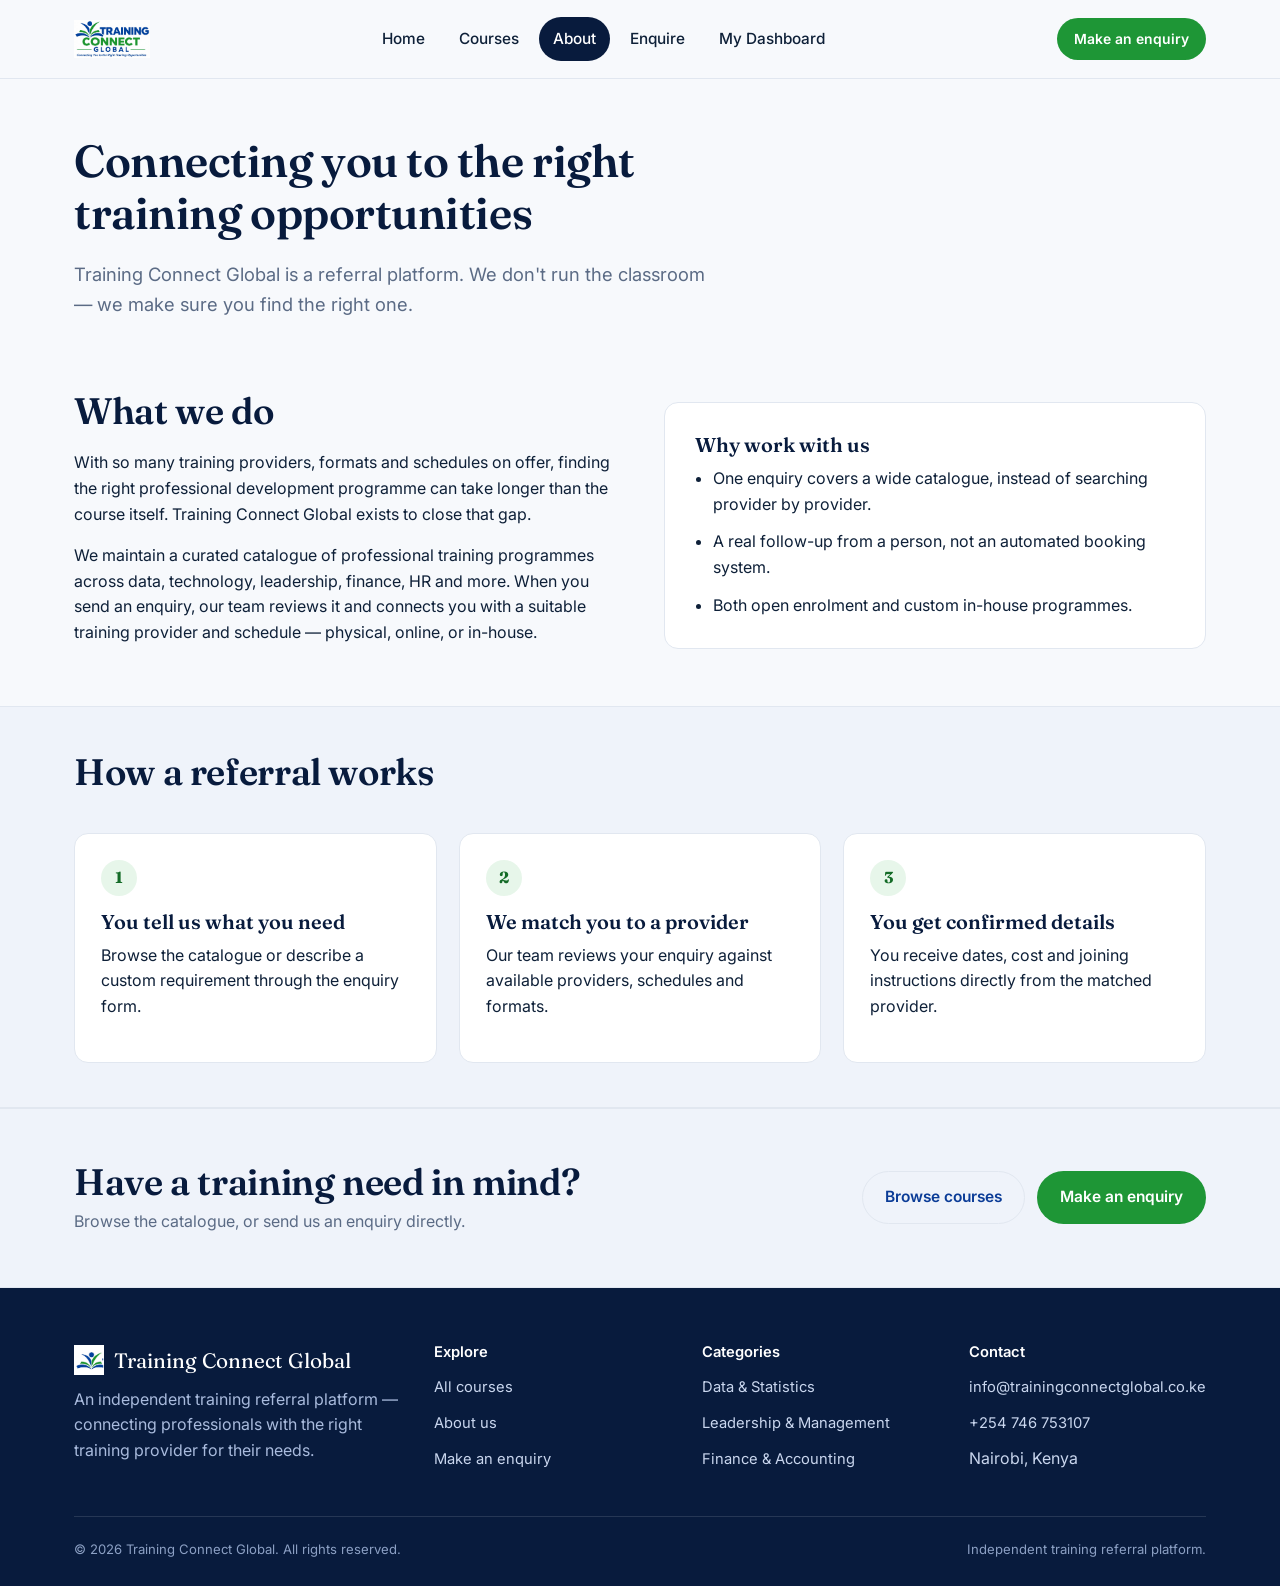
==== about.html @ 14807197 "Add files via upload" ====
<!doctype html>
<html lang="en">
<head>
<meta charset="utf-8">
<meta name="viewport" content="width=device-width,initial-scale=1">
<title>About Us — Training Connect Global</title>
<meta name="description" content="Training Connect Global is an independent training referral platform connecting professionals with the right training provider.">
<link rel="icon" href="assets/favicon-32.png" sizes="32x32">
<link rel="apple-touch-icon" href="assets/favicon-192.png">
<link rel="preconnect" href="https://fonts.googleapis.com">
<link rel="preconnect" href="https://fonts.gstatic.com" crossorigin>
<link href="https://fonts.googleapis.com/css2?family=Fraunces:opsz,wght@9..144,500;9..144,600;9..144,700&family=Inter:wght@400;500;600;700&display=swap" rel="stylesheet">
<link rel="stylesheet" href="css/styles.css">
</head>
<body data-page="about">

<header class="site-header">
  <div class="wrap">
    <a class="brand" href="index.html"><img src="assets/logo.png" alt="Training Connect Global"></a>
    <nav class="main-nav">
      <a href="index.html" data-nav="home">Home</a>
      <a href="courses.html" data-nav="courses">Courses</a>
      <a href="about.html" data-nav="about">About</a>
      <a href="enquire.html" data-nav="enquire">Enquire</a>
      <a href="dashboard.html" data-nav="dashboard">My Dashboard</a>
    </nav>
    <div class="nav-actions">
      <button class="nav-toggle" aria-label="Toggle menu" aria-expanded="false"><span class="bar bar-top"></span><span class="bar bar-mid"></span><span class="bar bar-bottom"></span></button>
      <a class="btn btn-primary btn-sm" href="enquire.html">Make an enquiry</a>
    </div>
  </div>
</header>

<main>
  <section class="section" style="padding-top:56px;padding-bottom:8px">
    <div class="wrap">
      <div class="section-head" style="margin-bottom:0">
        <h1 style="font-size:clamp(2rem,4vw,2.8rem)">Connecting you to the right training opportunities</h1>
        <p class="lede">Training Connect Global is a referral platform. We don't run the classroom — we make sure you find the right one.</p>
      </div>
    </div>
  </section>

  <section class="section-tight">
    <div class="wrap two-col">
      <div>
        <h2>What we do</h2>
        <p>With so many training providers, formats and schedules on offer, finding the right professional development programme can take longer than the course itself. Training Connect Global exists to close that gap.</p>
        <p>We maintain a curated catalogue of professional training programmes across data, technology, leadership, finance, HR and more. When you send an enquiry, our team reviews it and connects you with a suitable training provider and schedule — physical, online, or in-house.</p>
      </div>
      <div class="panel">
        <h3>Why work with us</h3>
        <ul style="margin:0;display:flex;flex-direction:column;gap:12px;padding-left:1.1em">
          <li>One enquiry covers a wide catalogue, instead of searching provider by provider.</li>
          <li>A real follow-up from a person, not an automated booking system.</li>
          <li>Both open enrolment and custom in-house programmes.</li>
        </ul>
      </div>
    </div>
  </section>

  <section class="section-tight" style="background:var(--paper-alt);border-top:1px solid var(--line);border-bottom:1px solid var(--line)">
    <div class="wrap">
      <div class="section-head">
        <h2>How a referral works</h2>
      </div>
      <div class="steps">
        <div class="step">
          <div class="num">1</div>
          <h3>You tell us what you need</h3>
          <p>Browse the catalogue or describe a custom requirement through the enquiry form.</p>
        </div>
        <div class="step">
          <div class="num">2</div>
          <h3>We match you to a provider</h3>
          <p>Our team reviews your enquiry against available providers, schedules and formats.</p>
        </div>
        <div class="step">
          <div class="num">3</div>
          <h3>You get confirmed details</h3>
          <p>You receive dates, cost and joining instructions directly from the matched provider.</p>
        </div>
      </div>
    </div>
  </section>

  <section class="cta-band">
    <div class="wrap">
      <div>
        <h2>Have a training need in mind?</h2>
        <p class="muted" style="margin:0">Browse the catalogue, or send us an enquiry directly.</p>
      </div>
      <div style="display:flex;gap:12px;flex-wrap:wrap">
        <a class="btn btn-line" href="courses.html">Browse courses</a>
        <a class="btn btn-primary" href="enquire.html">Make an enquiry</a>
      </div>
    </div>
  </section>
</main>

<footer class="site-footer">
  <div class="wrap">
    <div class="foot-grid">
      <div>
        <div class="foot-brand"><img class="mark" src="assets/icon-square.png" alt=""> Training Connect Global</div>
        <p class="muted" style="color:#A9BBDD">An independent training referral platform — connecting professionals with the right training provider for their needs.</p>
      </div>
      <div>
        <h4>Explore</h4>
        <ul>
          <li><a href="courses.html">All courses</a></li>
          <li><a href="about.html">About us</a></li>
          <li><a href="enquire.html">Make an enquiry</a></li>
        </ul>
      </div>
      <div>
        <h4>Categories</h4>
        <ul>
          <li><a href="courses.html?cat=data">Data &amp; Statistics</a></li>
          <li><a href="courses.html?cat=leadership">Leadership &amp; Management</a></li>
          <li><a href="courses.html?cat=finance">Finance &amp; Accounting</a></li>
        </ul>
      </div>
      <div>
        <h4>Contact</h4>
        <ul>
          <li><a href="mailto:info@trainingconnectglobal.co.ke">info@trainingconnectglobal.co.ke</a></li>
          <li><a href="tel:+254746753107">+254 746 753107</a></li>
          <li>Nairobi, Kenya</li>
        </ul>
      </div>
    </div>
    <div class="foot-bottom">
      <span>© <span data-year></span> Training Connect Global. All rights reserved.</span>
      <span>Independent training referral platform.</span>
    </div>
  </div>
</footer>

<script src="js/courses-data.js"></script>
<script src="js/app.js"></script>
</body>
</html>
---- css/styles.css ----
/* ============================================================
   Training Connect Global — shared stylesheet
   Tokens
   ============================================================ */
:root{
  --ink:#0E2038;
  --navy:#081B3D;
  --navy-soft:#122A52;
  --blue:#0B3C97;
  --blue-bright:#1D5FD6;
  --green:#1E9636;
  --green-deep:#146B27;
  --green-tint:#E7F6EA;
  --blue-tint:#E9F0FC;
  --paper:#F7F9FC;
  --paper-alt:#EFF3FA;
  --card:#FFFFFF;
  --line:#E1E7F0;
  --muted:#5B6B85;
  --radius-s:8px;
  --radius-m:14px;
  --radius-l:26px;
  --shadow:0 1px 2px rgba(14,32,56,.04), 0 12px 32px -16px rgba(14,32,56,.18);
  --maxw:1180px;
  --serif:"Fraunces", Georgia, "Times New Roman", serif;
  --sans:"Inter", -apple-system, BlinkMacSystemFont, "Segoe UI", Arial, sans-serif;
}

*,*::before,*::after{box-sizing:border-box}
html{scroll-behavior:smooth}
body{
  margin:0;
  font-family:var(--sans);
  background:var(--paper);
  color:var(--ink);
  -webkit-font-smoothing:antialiased;
  line-height:1.6;
}
img{max-width:100%;display:block}
a{color:inherit}
h1,h2,h3,h4{font-family:var(--serif);font-weight:600;line-height:1.15;margin:0 0 .5em;color:var(--navy)}
h1{font-size:clamp(2.4rem,4.5vw,3.6rem);letter-spacing:-.01em}
h2{font-size:clamp(1.7rem,3vw,2.3rem);letter-spacing:-.01em}
h3{font-size:1.25rem}
p{margin:0 0 1em;color:var(--ink)}
.lede{font-size:1.15rem;color:var(--muted);max-width:60ch}
.muted{color:var(--muted)}
ul{padding-left:1.2em}
:focus-visible{outline:3px solid var(--green);outline-offset:2px}
@media (prefers-reduced-motion: reduce){
  html{scroll-behavior:auto}
  *{animation-duration:.001ms !important;transition-duration:.001ms !important}
}

.wrap{max-width:var(--maxw);margin:0 auto;padding:0 24px}
.section{padding:76px 0}
.section-tight{padding:44px 0}
@media(max-width:720px){.section{padding:52px 0}}

/* ---------- Buttons ---------- */
.btn{
  display:inline-flex;align-items:center;gap:8px;
  font-family:var(--sans);font-weight:600;font-size:.97rem;
  padding:13px 22px;border-radius:999px;border:1.5px solid transparent;
  cursor:pointer;text-decoration:none;transition:transform .15s ease, box-shadow .15s ease, background-color .15s ease;
  white-space:nowrap;
}
.btn:active{transform:translateY(1px)}
.btn-primary{background:var(--green);color:#fff}
.btn-primary:hover{background:var(--green-deep)}
.btn-outline{background:transparent;color:#fff;border-color:rgba(255,255,255,.55)}
.btn-outline:hover{background:rgba(255,255,255,.12)}
.btn-line{background:transparent;color:var(--blue);border-color:var(--line)}
.btn-line:hover{border-color:var(--blue);background:var(--blue-tint)}
.btn-sm{padding:9px 16px;font-size:.87rem}
.btn-block{width:100%;justify-content:center}

/* ---------- Header / Nav ---------- */
.site-header{
  position:sticky;top:0;z-index:40;
  border-bottom:1px solid var(--line);
}
/* backdrop-filter lives on a pseudo-element, not the header itself, so it
   never becomes a containing block for the fixed mobile nav panel below */
.site-header::before{
  content:"";position:absolute;inset:0;z-index:-1;
  background:rgba(247,249,252,.92);
  backdrop-filter:saturate(180%) blur(10px);
}
.site-header .wrap{display:flex;align-items:center;justify-content:space-between;gap:20px;height:78px}
.brand{display:flex;align-items:center;gap:10px;text-decoration:none}
.brand img{height:38px;width:auto}
.main-nav{display:flex;align-items:center;gap:6px}
.main-nav a{
  padding:10px 14px;border-radius:999px;text-decoration:none;color:var(--ink);
  font-weight:500;font-size:.96rem;transition:background-color .15s ease, color .15s ease;
}
.main-nav a:hover{background:var(--blue-tint);color:var(--blue)}
.main-nav a.is-active{background:var(--navy);color:#fff}
.nav-actions{display:flex;align-items:center;gap:10px}
.nav-toggle{
  display:none;border:1px solid var(--line);background:#fff;border-radius:10px;
  width:42px;height:42px;cursor:pointer;position:relative;
}
.nav-toggle .bar{
  position:absolute;left:11px;right:11px;height:2px;background:var(--navy);border-radius:2px;
  transition:transform .2s ease, opacity .2s ease;
}
.nav-toggle .bar-top{top:14px}
.nav-toggle .bar-mid{top:20px}
.nav-toggle .bar-bottom{top:26px}
.site-header.nav-open .nav-toggle .bar-top{transform:translateY(6px) rotate(45deg)}
.site-header.nav-open .nav-toggle .bar-mid{opacity:0}
.site-header.nav-open .nav-toggle .bar-bottom{transform:translateY(-6px) rotate(-45deg)}

@media(max-width:860px){
  .nav-toggle{display:block}
  .main-nav{
    position:fixed;top:78px;right:0;bottom:0;left:0;height:calc(100vh - 78px);
    background:var(--paper);overflow-y:auto;
    flex-direction:column;align-items:stretch;padding:14px 20px;gap:2px;
    transform:translateY(-8px);opacity:0;pointer-events:none;transition:opacity .18s ease, transform .18s ease;
    border-top:1px solid var(--line);
  }
  .main-nav a{padding:14px 12px;font-size:1.05rem}
  .site-header.nav-open .main-nav{transform:translateY(0);opacity:1;pointer-events:auto}
  .nav-actions .btn{display:none}
  .site-header.nav-open .nav-actions .btn{display:inline-flex;margin-top:8px}
  .site-header.nav-open .nav-actions{flex-direction:column;align-items:stretch;position:fixed;left:20px;right:20px;bottom:20px}
}

/* ---------- Hero ---------- */
.hero{background:linear-gradient(160deg,var(--navy) 0%, #0C2C63 62%, var(--blue) 130%);color:#fff;overflow:hidden;position:relative}
.hero .wrap{display:grid;grid-template-columns:1.15fr .85fr;gap:56px;align-items:center;padding-top:64px;padding-bottom:64px}
.hero-copy p.lede{color:#CFDBF2}
.hero h1{color:#fff}
.hero-kicker{color:#8FD4A2;font-weight:600;font-size:1rem;margin:0 0 10px}
.hero-ctas{display:flex;gap:14px;margin-top:30px;flex-wrap:wrap}
.hero-figure{position:relative}
.hero-figure svg{width:100%;height:auto;display:block}
.hero-stats{display:flex;gap:0;margin-top:44px;border-top:1px solid rgba(255,255,255,.18);padding-top:26px;flex-wrap:wrap;gap:30px}
.hero-stats div b{display:block;font-family:var(--serif);font-size:1.5rem}
.hero-stats div span{color:#B9C9E8;font-size:.88rem}
@media(max-width:860px){
  .hero .wrap{grid-template-columns:1fr;padding-top:40px;padding-bottom:44px}
  .hero-figure{order:-1;max-width:280px;margin:0 auto}
}

/* ---------- Section headers ---------- */
.section-head{max-width:640px;margin-bottom:40px}
.section-head.center{margin-left:auto;margin-right:auto;text-align:center}

/* ---------- Category / course cards ---------- */
.cat-grid{display:grid;grid-template-columns:repeat(3,1fr);gap:20px}
.cat-card{
  background:var(--card);border:1px solid var(--line);border-radius:var(--radius-m);
  padding:26px 24px;text-decoration:none;display:block;
  border-left:4px solid var(--accent, var(--blue));
  transition:box-shadow .18s ease, transform .18s ease;
}
.cat-card:hover{box-shadow:var(--shadow);transform:translateY(-2px)}
.cat-card h3{margin-bottom:6px}
.cat-card p{color:var(--muted);margin-bottom:10px;font-size:.95rem}
.cat-card .count{font-size:.85rem;color:var(--accent,var(--blue));font-weight:600}

.course-grid{display:grid;grid-template-columns:repeat(3,1fr);gap:22px}
.course-card{
  background:var(--card);border:1px solid var(--line);border-radius:var(--radius-m);
  overflow:hidden;display:flex;flex-direction:column;
}
.course-card .bar{height:5px;background:var(--accent,var(--blue))}
.course-card .body{padding:24px;display:flex;flex-direction:column;gap:10px;flex:1}
.course-card .cat-label{font-size:.82rem;font-weight:600;color:var(--accent,var(--blue))}
.course-card h3{margin:0;font-size:1.15rem}
.course-card p{color:var(--muted);font-size:.94rem;margin:0;flex:1}
.course-meta{display:flex;gap:14px;font-size:.84rem;color:var(--muted);flex-wrap:wrap}
.course-meta span{display:flex;align-items:center;gap:6px}
.course-card .row{display:flex;gap:10px;margin-top:6px;flex-wrap:wrap}

@media(max-width:900px){.cat-grid,.course-grid{grid-template-columns:repeat(2,1fr)}}
@media(max-width:600px){.cat-grid,.course-grid{grid-template-columns:1fr}}

/* ---------- Filter bar ---------- */
.filter-bar{display:flex;flex-wrap:wrap;gap:10px;margin-bottom:34px}
.chip{
  border:1.5px solid var(--line);background:#fff;border-radius:999px;padding:9px 16px;
  font-size:.9rem;font-weight:500;cursor:pointer;color:var(--ink);
}
.chip.is-active{background:var(--navy);border-color:var(--navy);color:#fff}
.search-row{display:flex;gap:12px;margin-bottom:26px;flex-wrap:wrap}
.search-row input[type="search"]{flex:1;min-width:220px}
.empty-state{
  border:1.5px dashed var(--line);border-radius:var(--radius-m);padding:48px 24px;text-align:center;color:var(--muted);
}
.empty-state h3{color:var(--ink)}

/* ---------- Steps ---------- */
.steps{display:grid;grid-template-columns:repeat(3,1fr);gap:22px}
.step{background:var(--card);border:1px solid var(--line);border-radius:var(--radius-m);padding:26px}
.step .num{
  width:36px;height:36px;border-radius:50%;background:var(--green-tint);color:var(--green-deep);
  display:grid;place-items:center;font-weight:700;font-family:var(--serif);margin-bottom:14px;
}
@media(max-width:860px){.steps{grid-template-columns:1fr}}

/* ---------- CTA band ---------- */
.cta-band{background:var(--paper-alt);border-top:1px solid var(--line);border-bottom:1px solid var(--line)}
.cta-band .wrap{display:flex;align-items:center;justify-content:space-between;gap:30px;flex-wrap:wrap;padding-top:52px;padding-bottom:52px}
.cta-band h2{margin-bottom:6px}

/* ---------- Panels / forms ---------- */
.panel{background:var(--card);border:1px solid var(--line);border-radius:var(--radius-m);padding:30px}
.field{margin-bottom:18px}
.field label{display:block;font-weight:600;font-size:.9rem;margin-bottom:6px}
.field .hint{font-size:.82rem;color:var(--muted);margin-top:4px}
input[type="text"],input[type="email"],input[type="tel"],input[type="search"],select,textarea{
  width:100%;padding:13px 14px;border:1.5px solid var(--line);border-radius:var(--radius-s);
  font-family:var(--sans);font-size:.98rem;background:#fff;color:var(--ink);
}
textarea{min-height:130px;resize:vertical}
input:focus,select:focus,textarea:focus{border-color:var(--blue-bright);outline:none;box-shadow:0 0 0 3px var(--blue-tint)}
.radio-row{display:flex;gap:18px;flex-wrap:wrap}
.radio-row label{display:flex;align-items:center;gap:8px;font-weight:500;font-size:.95rem}
.form-grid{display:grid;grid-template-columns:1fr 1fr;gap:0 18px}
@media(max-width:640px){.form-grid{grid-template-columns:1fr}}
.form-success{
  display:none;text-align:center;padding:46px 20px;
}
.form-success.is-visible{display:block}
.form-success .mark{
  width:56px;height:56px;border-radius:50%;background:var(--green-tint);color:var(--green-deep);
  display:grid;place-items:center;margin:0 auto 18px;font-size:1.5rem;
}
.error-text{color:#B3261E;font-size:.84rem;margin-top:6px;display:none}
.field.has-error input,.field.has-error select,.field.has-error textarea{border-color:#B3261E}
.field.has-error .error-text{display:block}
.form-alert{background:#FDEDEC;border:1px solid #F3C6C2;color:#8B2119;padding:12px 14px;border-radius:var(--radius-s);font-size:.88rem;margin-top:16px;text-align:center}

/* ---------- Course detail ---------- */
.detail-head{display:grid;grid-template-columns:1fr 320px;gap:40px;align-items:start}
.detail-side{position:sticky;top:100px}
.detail-side .price-tag{font-family:var(--serif);font-size:1.4rem;color:var(--navy);margin-bottom:2px}
.meta-list{list-style:none;padding:0;margin:18px 0;display:flex;flex-direction:column;gap:12px}
.meta-list li{display:flex;justify-content:space-between;font-size:.92rem;border-bottom:1px dashed var(--line);padding-bottom:10px}
.meta-list li b{color:var(--navy)}
.breadcrumb{font-size:.88rem;color:var(--muted);margin-bottom:22px}
.breadcrumb a{color:var(--blue);text-decoration:none}
.pill{display:inline-block;background:var(--blue-tint);color:var(--blue);border-radius:999px;padding:5px 13px;font-size:.82rem;font-weight:600;margin-bottom:16px}
.curriculum li{margin-bottom:8px}
@media(max-width:900px){.detail-head{grid-template-columns:1fr}.detail-side{position:static}}

/* ---------- Dashboards ---------- */
.dash-head{display:flex;justify-content:space-between;align-items:flex-end;gap:20px;margin-bottom:28px;flex-wrap:wrap}
.notice{background:var(--blue-tint);border:1px solid #CFE0FA;color:var(--navy);padding:14px 18px;border-radius:var(--radius-s);margin-bottom:26px;font-size:.9rem}
.stat-row{display:grid;grid-template-columns:repeat(4,1fr);gap:16px;margin-bottom:24px}
.stat{background:var(--card);border:1px solid var(--line);border-radius:var(--radius-m);padding:20px}
.stat b{display:block;font-family:var(--serif);font-size:1.9rem;color:var(--navy)}
.stat span{color:var(--muted);font-size:.85rem}
.dash-grid{display:grid;grid-template-columns:1.5fr 1fr;gap:20px}
@media(max-width:900px){.stat-row{grid-template-columns:repeat(2,1fr)}.dash-grid{grid-template-columns:1fr}}
table{width:100%;border-collapse:collapse}
th,td{text-align:left;padding:13px 10px;border-bottom:1px solid var(--line);font-size:.88rem}
th{color:var(--muted);font-weight:600}
.badge{padding:5px 11px;border-radius:999px;font-size:.78rem;font-weight:600}
.badge-green{background:var(--green-tint);color:var(--green-deep)}
.badge-amber{background:#FFF3DA;color:#9C6A00}
.badge-blue{background:var(--blue-tint);color:var(--blue)}
.bar-track{height:8px;background:var(--paper-alt);border-radius:99px;overflow:hidden;margin:8px 0 16px}
.bar-fill{display:block;height:100%;background:var(--blue-bright);border-radius:99px}
.module-grid{display:grid;grid-template-columns:repeat(3,1fr);gap:18px;margin-top:10px}
.module-grid div{padding:6px 0}
@media(max-width:760px){.module-grid{grid-template-columns:1fr 1fr}}
@media(max-width:520px){.module-grid{grid-template-columns:1fr}}

/* ---------- Footer ---------- */
.site-footer{background:var(--navy);color:#C9D6EE;padding:56px 0 26px}
.foot-grid{display:grid;grid-template-columns:1.4fr 1fr 1fr 1fr;gap:36px;padding-bottom:36px;border-bottom:1px solid rgba(255,255,255,.12)}
.foot-brand{font-family:var(--serif);font-size:1.3rem;color:#fff;margin-bottom:10px;display:flex;align-items:center;gap:10px}
.foot-brand .mark{width:30px;height:30px}
.site-footer h4{color:#fff;font-family:var(--sans);font-weight:600;font-size:.92rem;margin-bottom:14px}
.site-footer ul{list-style:none;padding:0;margin:0;display:flex;flex-direction:column;gap:10px}
.site-footer a{color:#C9D6EE;text-decoration:none;font-size:.92rem}
.site-footer a:hover{color:#fff}
.foot-bottom{display:flex;justify-content:space-between;padding-top:22px;font-size:.82rem;color:#8CA0C4;flex-wrap:wrap;gap:10px}
@media(max-width:760px){.foot-grid{grid-template-columns:1fr 1fr}}
@media(max-width:480px){.foot-grid{grid-template-columns:1fr}}

/* ---------- Misc ---------- */
.divider{height:1px;background:var(--line);border:0;margin:0}
.two-col{display:grid;grid-template-columns:1fr 1fr;gap:48px;align-items:center}
@media(max-width:860px){.two-col{grid-template-columns:1fr}}
.tag-list{display:flex;flex-wrap:wrap;gap:10px}
.small-note{font-size:.85rem;color:var(--muted)}
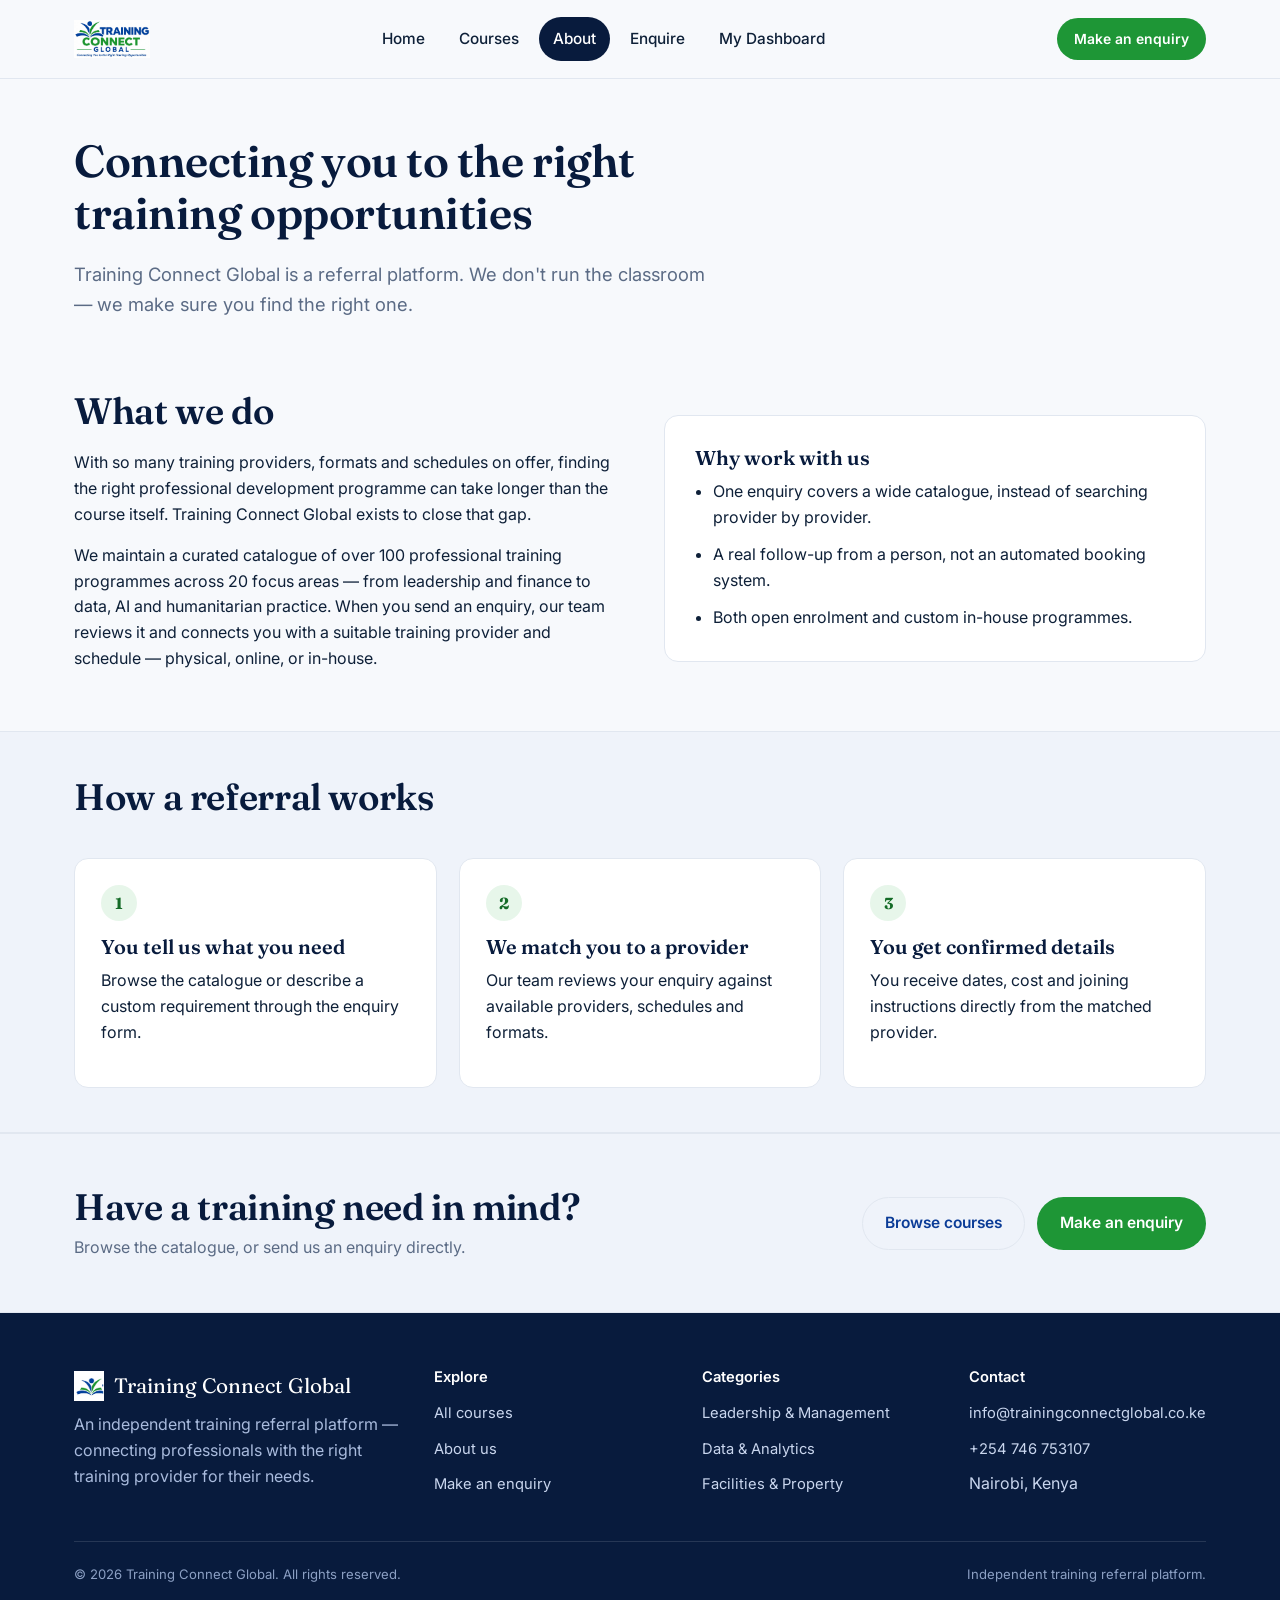
==== commit d506c9d3: "Add files via upload" ====
--- a/about.html
+++ b/about.html
@@ -46,7 +46,7 @@
       <div>
         <h2>What we do</h2>
         <p>With so many training providers, formats and schedules on offer, finding the right professional development programme can take longer than the course itself. Training Connect Global exists to close that gap.</p>
-        <p>We maintain a curated catalogue of professional training programmes across data, technology, leadership, finance, HR and more. When you send an enquiry, our team reviews it and connects you with a suitable training provider and schedule — physical, online, or in-house.</p>
+        <p>We maintain a curated catalogue of over 100 professional training programmes across 20 focus areas — from leadership and finance to data, AI and humanitarian practice. When you send an enquiry, our team reviews it and connects you with a suitable training provider and schedule — physical, online, or in-house.</p>
       </div>
       <div class="panel">
         <h3>Why work with us</h3>
@@ -116,9 +116,9 @@
       <div>
         <h4>Categories</h4>
         <ul>
-          <li><a href="courses.html?cat=data">Data &amp; Statistics</a></li>
-          <li><a href="courses.html?cat=leadership">Leadership &amp; Management</a></li>
-          <li><a href="courses.html?cat=finance">Finance &amp; Accounting</a></li>
+          <li><a href="courses.html?cat=leadership-management-strategy">Leadership &amp; Management</a></li>
+          <li><a href="courses.html?cat=data-analytics-business-intelligence">Data &amp; Analytics</a></li>
+          <li><a href="courses.html?cat=facilities-assets-property">Facilities &amp; Property</a></li>
         </ul>
       </div>
       <div>
